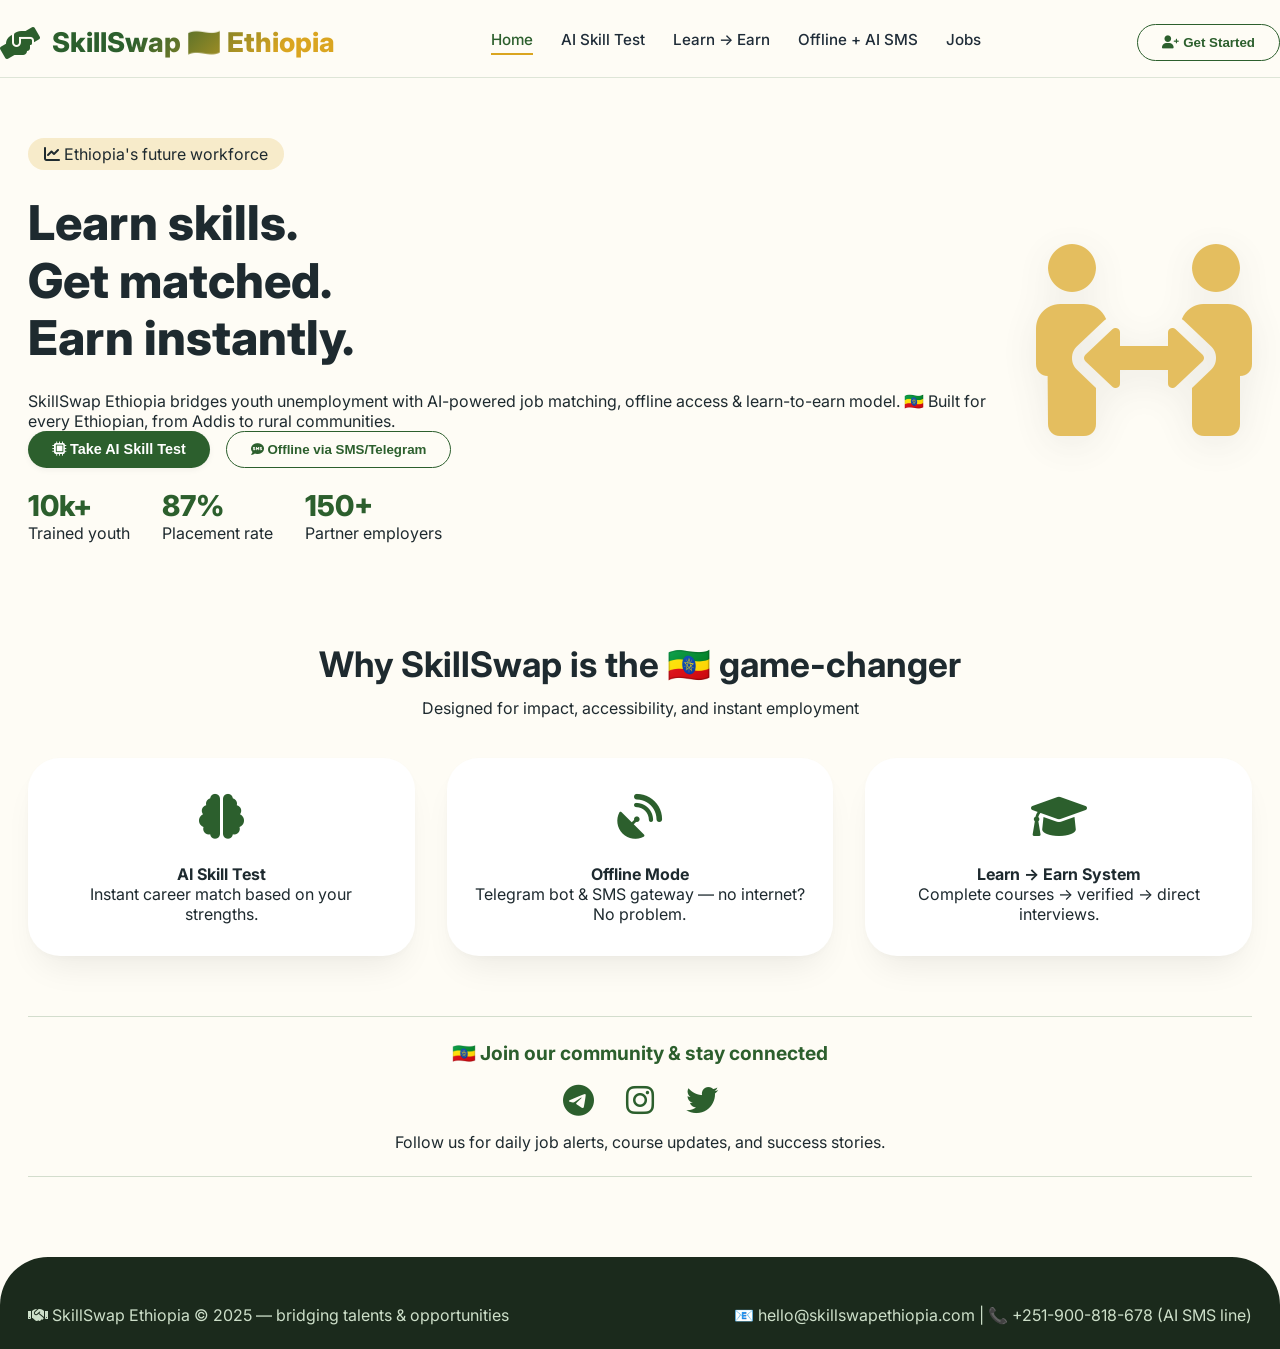
==== index.html @ fc090bf8 "Rename newjob.html to index.html" ====
<!DOCTYPE html>
<html lang="en">
<head>
  <meta charset="UTF-8">
  <meta name="viewport" content="width=device-width, initial-scale=1.0, viewport-fit=cover">
  <title>SkillSwap Ethiopia | AI-Powered Jobs & Skills Platform</title>
  <link rel="stylesheet" href="newjob.css">
  <link href="https://fonts.googleapis.com/css2?family=Inter:opsz,wght@14..32,300;14..32,400;14..32,600;14..32,700;14..32,800&display=swap" rel="stylesheet">
  <link rel="stylesheet" href="https://cdnjs.cloudflare.com/ajax/libs/font-awesome/6.0.0-beta3/css/all.min.css">
</head>
<body>
  <div class="navbar container">
    <div class="logo" data-page="home">
      <i class="fas fa-hands-helping"></i>
      <h1>SkillSwap 🇪🇹 Ethiopia</h1>
    </div>
    <div class="nav-links">
      <a data-page="home" class="active">Home</a>
      <a data-page="aitest">AI Skill Test</a>
      <a data-page="learnearn">Learn → Earn</a>
      <a data-page="offlineai">Offline + AI SMS</a>
      <a data-page="jobs">Jobs</a>
      <a data-page="jobdetail" style="display:none;">Job Detail</a>
      <a data-page="coursedetail" style="display:none;">Course Detail</a>
    </div>
    <div id="userProfilePlaceholder"></div>
  </div>

  <main>
    <!-- HOME PAGE -->
    <div id="home-page" class="page active-page">
      <div class="container">
        <div class="hero">
          <div class="hero-text">
            <span class="badge" style="background:rgba(218,165,32,0.2); padding:6px 16px; border-radius:40px; display:inline-block; margin-bottom:24px;"><i class="fas fa-chart-line"></i> Ethiopia's future workforce</span>
            <h2>Learn skills.<br>Get matched.<br>Earn instantly.</h2>
            <p>SkillSwap Ethiopia bridges youth unemployment with AI-powered job matching, offline access & learn-to-earn model. 🇪🇹 Built for every Ethiopian, from Addis to rural communities.</p>
            <div style="display: flex; gap: 16px; flex-wrap: wrap;">
              <button class="btn-primary" data-page="aitest"><i class="fas fa-microchip"></i> Take AI Skill Test</button>
              <button class="btn-outline" data-page="offlineai"><i class="fas fa-sms"></i> Offline via SMS/Telegram</button>
            </div>
            <div class="hero-stats">
              <div class="stat"><h3>10k+</h3><p>Trained youth</p></div>
              <div class="stat"><h3>87%</h3><p>Placement rate</p></div>
              <div class="stat"><h3>150+</h3><p>Partner employers</p></div>
            </div>
          </div>
          <div class="hero-image"><i class="fas fa-people-arrows"></i></div>
        </div>
        <div class="section-header"><h3>Why SkillSwap is the 🇪🇹 game-changer</h3><p>Designed for impact, accessibility, and instant employment</p></div>
        <div class="feature-grid">
          <div class="feature-card"><div class="feature-icon"><i class="fas fa-brain"></i></div><h4>AI Skill Test</h4><p>Instant career match based on your strengths.</p></div>
          <div class="feature-card"><div class="feature-icon"><i class="fas fa-satellite-dish"></i></div><h4>Offline Mode</h4><p>Telegram bot & SMS gateway — no internet? No problem.</p></div>
          <div class="feature-card"><div class="feature-icon"><i class="fas fa-graduation-cap"></i></div><h4>Learn → Earn System</h4><p>Complete courses → verified → direct interviews.</p></div>
        </div>
        <div class="social-bottom">
          <h4>🇪🇹 Join our community & stay connected</h4>
          <div class="social-icons">
            <a href="https://t.me/skillswapethiopia" target="_blank" rel="noopener noreferrer"><i class="fab fa-telegram"></i></a>
            <a href="https://instagram.com/skillswapethiopia" target="_blank" rel="noopener noreferrer"><i class="fab fa-instagram"></i></a>
            <a href="https://twitter.com/skillswapeth" target="_blank" rel="noopener noreferrer"><i class="fab fa-twitter"></i></a>
          </div>
          <p style="margin-top:12px;">Follow us for daily job alerts, course updates, and success stories.</p>
        </div>
      </div>
    </div>

    <!-- AI SKILL TEST PAGE -->
    <div id="aitest-page" class="page">
      <div class="container">
        <div class="section-header"><h3>🤖 AI Skill-Fit Test</h3><p>Answer 2 quick questions — our AI scans your profile and matches you with real jobs instantly</p></div>
        <div class="test-card">
          <div class="form-group"><label><i class="fas fa-code"></i> 1. What excites you most?</label>
            <div class="radio-group" id="q1Group">
              <label><input type="radio" name="interest" value="tech"> 💻 Coding & Tech</label>
              <label><input type="radio" name="interest" value="design"> 🎨 Design & Creativity</label>
              <label><input type="radio" name="interest" value="agri"> 🌾 Agriculture & Environment</label>
              <label><input type="radio" name="interest" value="business"> 📊 Business & Leadership</label>
            </div>
          </div>
          <div class="form-group"><label><i class="fas fa-users"></i> 2. How do you prefer to work?</label>
            <div class="radio-group" id="q2Group">
              <label><input type="radio" name="style" value="solo"> 🧠 Solo & deep focus</label>
              <label><input type="radio" name="style" value="team"> 🤝 Team collaboration</label>
              <label><input type="radio" name="style" value="company"> 🏢 In a company/organization</label>
            </div>
          </div>
          <button class="btn-primary" id="runAiTestBtn"><i class="fas fa-chart-simple"></i> Analyze my profile → Get job match</button>
          <div id="aiResultContainer" class="result-area" style="display: none;"><div id="aiMatchText"></div><div id="aiRecommendCourse"></div></div>
        </div>
      </div>
    </div>

    <!-- LEARN → EARN PAGE (courses) -->
    <div id="learnearn-page" class="page">
      <div class="container">
        <div class="section-header"><h3>📚 Learn → Earn Pathway</h3><p>Study high-demand courses & land a job directly through SkillSwap partners</p></div>
        <div class="courses-grid" id="coursesGrid">
          <div class="course-card" data-course="webdev">
            <div class="course-info">
              <span class="earn-badge"><i class="fas fa-briefcase"></i> Job guarantee track</span>
              <h4>Full-Stack Web Dev</h4>
              <p>MERN + AI tools. Graduate → matched with Ethio Tech startups.</p>
              <i class="fas fa-trophy" style="color:gold"></i> Avg salary: 18,000 ETB
            </div>
          </div>
          <div class="course-card" data-course="marketing">
            <div class="course-info">
              <span class="earn-badge"><i class="fas fa-chart-line"></i> Earn while you learn</span>
              <h4>Digital Marketing</h4>
              <p>SEO, Social Media, E-commerce. Internships at Ethio brands.</p>
            </div>
          </div>
          <div class="course-card" data-course="agritech">
            <div class="course-info">
              <span class="earn-badge"><i class="fas fa-seedling"></i> Agri-tech</span>
              <h4>Smart Farming</h4>
              <p>Irrigation, drones, agribusiness. Direct hiring by cooperatives.</p>
            </div>
          </div>
          <div class="course-card" data-course="business">
            <div class="course-info">
              <span class="earn-badge"><i class="fas fa-handshake"></i> Leadership path</span>
              <h4>Business Management</h4>
              <p>Project management, finance. Guaranteed interview with partners.</p>
            </div>
          </div>
        </div>
      </div>
    </div>

    <!-- COURSE DETAIL PAGE (dynamic) -->
    <div id="coursedetail-page" class="page">
      <div class="container">
        <div class="course-detail-container" id="courseDetailContainer">
          <!-- dynamic content -->
        </div>
        <div style="text-align: center; margin: 20px 0;">
          <button id="backToCoursesBtn" class="btn-outline"><i class="fas fa-arrow-left"></i> Back to Courses</button>
        </div>
      </div>
    </div>

    <!-- OFFLINE + AI SMS PAGE -->
    <div id="offlineai-page" class="page">
      <div class="container">
        <div class="section-header"><h3>📱 Offline Access: SMS + AI Assistant</h3><p>Even without internet — send an SMS to <strong>+251 900 818 678</strong> and get instant AI replies. Or chat live below.</p></div>
        <div class="offline-sim">
          <div style="display: flex; align-items: center; gap: 14px; margin-bottom: 20px;"><i class="fab fa-telegram" style="font-size: 2rem;"></i><i class="fas fa-sms" style="font-size: 2rem;"></i><h3 style="margin:0;">AI SMS Assistant</h3></div>
          <div class="chat-mock">
            <p><i class="fas fa-robot"></i> <strong>Official Number:</strong> <span style="background:#2C5F2D; padding:4px 12px; border-radius:40px;">+251900818678</span> — Ask about jobs, courses, or type "help" for menu.</p>
            <div class="sms-input">
              <input type="text" id="smsMessageInput" placeholder="e.g., 'Jobs in Addis', 'help'">
              <button id="sendSmsBtn" class="btn-primary"><i class="fas fa-paper-plane"></i> Send SMS</button>
            </div>
            <div class="ai-chat-box" id="aiChatBox">
              <div class="message ai"><div class="bubble">👋 Hello! I'm SkillSwap AI. Type "help" to see what I can do. 🇪🇹</div></div>
            </div>
            <p style="font-size:0.75rem; margin-top:12px;"><i class="fas fa-globe"></i> For general inquiries, please call +251900818678.</p>
          </div>
        </div>
      </div>
    </div>

    <!-- JOBS PAGE -->
    <div id="jobs-page" class="page">
      <div class="container">
        <div class="section-header"><h3>🔥 Real Jobs — Matched Instantly</h3><p id="activeFilterLabel">All opportunities</p></div>
        <div id="jobListContainer" class="job-list"></div>
        <div style="text-align: center; margin: 24px 0;"><button id="resetJobsBtn" class="btn-outline"><i class="fas fa-sync-alt"></i> Show all jobs</button></div>
      </div>
    </div>

    <!-- JOB DETAIL PAGE -->
    <div id="jobdetail-page" class="page">
      <div class="container">
        <div class="job-detail-container" id="jobDetailContainer">
          <!-- dynamic -->
        </div>
        <div style="text-align: center; margin: 20px 0;">
          <button id="backToJobsBtn" class="btn-outline"><i class="fas fa-arrow-left"></i> Back to Jobs</button>
        </div>
      </div>
    </div>
  </main>

  <footer>
    <div class="container" style="display: flex; justify-content: space-between; flex-wrap: wrap; gap: 24px;">
      <div><i class="fas fa-handshake"></i> SkillSwap Ethiopia © 2025 — bridging talents & opportunities</div>
      <div>📧 hello@skillswapethiopia.com  |  📞 +251-900-818-678 (AI SMS line)</div>
    </div>
  </footer>

  <script src="newjob.js"></script>
</body>
</html>
---- newjob.css ----
* {
  margin: 0;
  padding: 0;
  box-sizing: border-box;
}

body {
  font-family: 'Inter', sans-serif;
  background: #fefcf5;
  color: #1e2a2f;
  scroll-behavior: smooth;
}

:root {
  --ethio-green: #2C5F2D;
  --ethio-gold: #DAA520;
  --ethio-red: #9e2a2a;
  --cream-bg: #FFF9EF;
  --slate-text: #1f2c38;
  --card-shadow: 0 20px 35px -12px rgba(0, 0, 0, 0.08), 0 2px 6px rgba(0, 0, 0, 0.02);
  --hover-glow: 0 25px 40px -12px rgba(44, 95, 45, 0.2);
}

.container {
  max-width: 1280px;
  margin: 0 auto;
  padding: 0 28px;
}

.navbar {
  display: flex;
  justify-content: space-between;
  align-items: center;
  flex-wrap: wrap;
  padding: 24px 0 16px;
  border-bottom: 1px solid rgba(44, 95, 45, 0.15);
}

.logo {
  display: flex;
  align-items: center;
  gap: 12px;
  cursor: pointer;
}

.logo i {
  font-size: 2rem;
  color: var(--ethio-green);
}

.logo h1 {
  font-size: 1.7rem;
  font-weight: 800;
  background: linear-gradient(135deg, var(--ethio-green) 30%, var(--ethio-gold) 80%);
  background-clip: text;
  -webkit-background-clip: text;
  color: transparent;
}

.nav-links {
  display: flex;
  gap: 28px;
  font-weight: 500;
}

.nav-links a {
  text-decoration: none;
  color: var(--slate-text);
  transition: 0.2s;
  font-size: 0.95rem;
  cursor: pointer;
}

.nav-links a:hover,
.nav-links a.active {
  color: var(--ethio-green);
  border-bottom: 2px solid var(--ethio-gold);
  padding-bottom: 4px;
}

.btn-primary {
  background: var(--ethio-green);
  color: white;
  border: none;
  padding: 10px 24px;
  border-radius: 40px;
  font-weight: 600;
  cursor: pointer;
  transition: all 0.25s ease;
  font-size: 0.9rem;
  box-shadow: 0 2px 6px rgba(0, 0, 0, 0.05);
}

.btn-primary:hover {
  background: #1f4720;
  transform: translateY(-2px);
  box-shadow: 0 12px 20px -12px var(--ethio-green);
}

.btn-outline {
  background: transparent;
  border: 1.5px solid var(--ethio-green);
  color: var(--ethio-green);
  padding: 10px 24px;
  border-radius: 40px;
  font-weight: 600;
  transition: 0.2s;
  cursor: pointer;
}

.btn-outline:hover {
  background: var(--ethio-green);
  color: white;
}

.page {
  display: none;
  animation: fadeIn 0.3s ease;
}

.page.active-page {
  display: block;
}

@keyframes fadeIn {
  from {
    opacity: 0;
    transform: translateY(8px);
  }
  to {
    opacity: 1;
    transform: translateY(0);
  }
}

.hero {
  display: flex;
  flex-wrap: wrap;
  justify-content: space-between;
  align-items: center;
  gap: 40px;
  padding: 60px 0 40px;
}

.hero-text {
  flex: 1;
}

.hero-text h2 {
  font-size: 3rem;
  font-weight: 800;
  line-height: 1.2;
  margin-bottom: 24px;
}

.hero-stats {
  display: flex;
  gap: 32px;
  margin-top: 20px;
}

.stat h3 {
  font-size: 1.8rem;
  font-weight: 800;
  color: var(--ethio-green);
}

.hero-image i {
  font-size: 12rem;
  color: var(--ethio-gold);
  opacity: 0.7;
  filter: drop-shadow(0 8px 20px rgba(0, 0, 0, 0.1));
}

.section-header {
  text-align: center;
  margin: 60px 0 32px;
}

.section-header h3 {
  font-size: 2.2rem;
  font-weight: 700;
  margin-bottom: 12px;
}

.feature-grid {
  display: grid;
  grid-template-columns: repeat(auto-fit, minmax(280px, 1fr));
  gap: 32px;
  margin: 40px 0;
}

.feature-card {
  background: white;
  border-radius: 32px;
  padding: 32px 24px;
  box-shadow: var(--card-shadow);
  text-align: center;
  transition: 0.3s;
}

.feature-card:hover {
  transform: translateY(-6px);
  box-shadow: var(--hover-glow);
}

.feature-icon {
  font-size: 2.8rem;
  color: var(--ethio-green);
  margin-bottom: 20px;
}

.social-bottom {
  text-align: center;
  margin: 60px 0 40px;
  padding: 24px 0;
  border-top: 1px solid rgba(44, 95, 45, 0.2);
  border-bottom: 1px solid rgba(44, 95, 45, 0.2);
}

.social-bottom h4 {
  font-size: 1.2rem;
  margin-bottom: 16px;
  color: var(--ethio-green);
}

.social-icons {
  display: flex;
  justify-content: center;
  gap: 32px;
}

.social-icons a {
  color: #2c5f2d;
  font-size: 2rem;
  transition: all 0.2s ease;
}

.social-icons a:hover {
  transform: translateY(-4px);
  color: var(--ethio-gold);
}

.test-card {
  background: linear-gradient(145deg, #ffffff, #fef9ef);
  border-radius: 48px;
  padding: 32px;
  margin: 40px 0;
  box-shadow: var(--card-shadow);
}

.radio-group {
  display: flex;
  flex-wrap: wrap;
  gap: 20px;
  margin-top: 8px;
}

.radio-group label {
  display: flex;
  align-items: center;
  gap: 8px;
  background: #f8f6f0;
  padding: 8px 20px;
  border-radius: 60px;
  cursor: pointer;
}

.result-area {
  background: #eef4e8;
  border-radius: 28px;
  padding: 24px;
  margin-top: 28px;
}

.courses-grid {
  display: grid;
  grid-template-columns: repeat(auto-fit, minmax(260px, 1fr));
  gap: 28px;
  margin: 30px 0;
}

.course-card {
  background: white;
  border-radius: 28px;
  overflow: hidden;
  box-shadow: var(--card-shadow);
  cursor: pointer;
  transition: transform 0.2s;
}

.course-card:hover {
  transform: translateY(-4px);
}

.course-info {
  padding: 24px;
}

.earn-badge {
  background: var(--ethio-gold);
  color: #2d2b1f;
  font-size: 0.7rem;
  font-weight: bold;
  padding: 4px 12px;
  border-radius: 50px;
  display: inline-block;
  margin-bottom: 12px;
}

.course-detail-container {
  background: white;
  border-radius: 32px;
  padding: 40px;
  margin: 40px 0;
  box-shadow: var(--card-shadow);
}

.course-detail-header {
  margin-bottom: 24px;
  border-bottom: 2px solid var(--ethio-gold);
  padding-bottom: 16px;
}

.course-detail-header h2 {
  font-size: 2rem;
  color: var(--ethio-green);
  margin-bottom: 8px;
}

.tutorial-section {
  margin: 30px 0;
}

.tutorial-section h3 {
  font-size: 1.4rem;
  margin-bottom: 16px;
  color: var(--ethio-green);
}

.video-list {
  list-style: none;
  margin-bottom: 24px;
}

.video-list li {
  margin-bottom: 12px;
  background: #f8f6f0;
  padding: 12px 20px;
  border-radius: 16px;
  display: flex;
  align-items: center;
  gap: 12px;
}

.video-list li i {
  color: var(--ethio-red);
  font-size: 1.2rem;
}

.video-list li a {
  text-decoration: none;
  color: var(--ethio-green);
  font-weight: 500;
}

.pdf-button {
  display: inline-block;
  background: var(--ethio-green);
  color: white;
  padding: 12px 28px;
  border-radius: 40px;
  text-decoration: none;
  font-weight: 600;
  margin-top: 16px;
}

.pdf-button i {
  margin-right: 8px;
}

.offline-sim {
  background: #2c2f2c;
  color: white;
  border-radius: 48px;
  padding: 32px;
  margin: 40px 0;
  background-image: radial-gradient(circle at 10% 20%, rgba(44, 95, 45, 0.4) 0%, #1a2a1a 90%);
}

.chat-mock {
  background: #1f2a1b;
  border-radius: 32px;
  padding: 20px;
  margin: 20px 0;
}

.sms-input {
  display: flex;
  gap: 12px;
  flex-wrap: wrap;
  margin-top: 20px;
}

.sms-input input {
  flex: 2;
  padding: 14px 20px;
  border-radius: 60px;
  border: none;
  font-size: 1rem;
}

.ai-chat-box {
  background: #1e2a1a;
  border-radius: 32px;
  padding: 20px;
  margin-top: 24px;
  max-height: 400px;
  overflow-y: auto;
  display: flex;
  flex-direction: column;
  gap: 12px;
}

.message {
  display: flex;
  gap: 10px;
  animation: fadeInUp 0.2s ease;
}

.message.user {
  justify-content: flex-end;
}

.message.user .bubble {
  background: var(--ethio-green);
  color: white;
  border-radius: 20px 20px 4px 20px;
}

.message.ai .bubble {
  background: #f0f2e9;
  color: #1f2a1b;
  border-radius: 20px 20px 20px 4px;
}

.bubble {
  padding: 12px 18px;
  max-width: 80%;
  font-size: 0.9rem;
  word-break: break-word;
}

.status-message {
  font-size: 0.7rem;
  color: #aaa;
  text-align: center;
  margin: 4px 0;
}

.typing-indicator {
  display: flex;
  gap: 4px;
  padding: 8px 16px;
  background: #f0f2e9;
  border-radius: 20px;
  width: fit-content;
}

.typing-indicator span {
  width: 6px;
  height: 6px;
  background: #7f8c8d;
  border-radius: 50%;
  display: inline-block;
  animation: typing 1s infinite ease-in-out;
}

.typing-indicator span:nth-child(2) {
  animation-delay: 0.2s;
}

.typing-indicator span:nth-child(3) {
  animation-delay: 0.4s;
}

@keyframes typing {
  0%, 100% {
    transform: translateY(0);
    opacity: 0.4;
  }
  50% {
    transform: translateY(-4px);
    opacity: 1;
  }
}

@keyframes fadeInUp {
  from {
    opacity: 0;
    transform: translateY(8px);
  }
  to {
    opacity: 1;
    transform: translateY(0);
  }
}

.job-list {
  display: grid;
  grid-template-columns: repeat(auto-fit, minmax(300px, 1fr));
  gap: 24px;
  margin: 30px 0;
}

.job-card {
  background: white;
  border-radius: 24px;
  padding: 20px;
  border-left: 6px solid var(--ethio-green);
}

.job-detail-container {
  background: white;
  border-radius: 32px;
  padding: 40px;
  margin: 40px 0;
  box-shadow: var(--card-shadow);
}

.job-detail-header {
  margin-bottom: 24px;
  border-bottom: 2px solid var(--ethio-gold);
  padding-bottom: 16px;
}

.job-detail-header h2 {
  font-size: 2rem;
  color: var(--ethio-green);
  margin-bottom: 8px;
}

.job-detail-meta {
  display: flex;
  gap: 24px;
  flex-wrap: wrap;
  margin: 20px 0;
  color: #4a5b5e;
}

.job-detail-meta i {
  margin-right: 6px;
  color: var(--ethio-gold);
}

.job-description {
  margin: 24px 0;
  line-height: 1.6;
}

.apply-section {
  margin-top: 32px;
  padding-top: 24px;
  border-top: 1px solid #eee;
}

.profile-bar {
  display: flex;
  align-items: center;
  gap: 16px;
  background: #f0f2e5;
  padding: 8px 20px;
  border-radius: 60px;
}

.profile-bar i {
  font-size: 1.2rem;
  color: var(--ethio-green);
}

.logout-btn {
  background: none;
  border: none;
  color: #9e2a2a;
  cursor: pointer;
  font-size: 0.8rem;
}

.modal-overlay {
  position: fixed;
  top: 0;
  left: 0;
  width: 100%;
  height: 100%;
  background: rgba(0, 0, 0, 0.85);
  backdrop-filter: blur(4px);
  z-index: 1000;
  display: flex;
  align-items: center;
  justify-content: center;
}

.modal-container {
  background: white;
  border-radius: 32px;
  max-width: 550px;
  width: 90%;
  max-height: 85vh;
  overflow-y: auto;
  padding: 32px;
  position: relative;
  box-shadow: 0 25px 50px -12px rgba(0, 0, 0, 0.25);
}

.step {
  display: none;
}

.step.active-step {
  display: block;
}

.form-group {
  margin-bottom: 20px;
}

.form-group label {
  display: block;
  font-weight: 600;
  margin-bottom: 8px;
}

.form-group input,
.form-group select {
  width: 100%;
  padding: 12px;
  border-radius: 16px;
  border: 1px solid #ddd;
  font-size: 1rem;
}

.follow-buttons {
  display: flex;
  gap: 20px;
  justify-content: center;
  margin: 20px 0;
}

.follow-btn {
  display: inline-flex;
  align-items: center;
  gap: 8px;
  padding: 12px 24px;
  border-radius: 40px;
  text-decoration: none;
  color: white;
  font-weight: 600;
}

.follow-telegram {
  background: #0088cc;
}

.follow-instagram {
  background: #e4405f;
}

.follow-status {
  text-align: center;
  margin-top: 16px;
}

footer {
  background: #1b2a1c;
  color: #cddfc9;
  margin-top: 80px;
  padding: 48px 0 24px;
  border-radius: 48px 48px 0 0;
}

@media (max-width: 780px) {
  .hero-text h2 {
    font-size: 2rem;
  }
  .navbar {
    flex-direction: column;
    gap: 16px;
  }
  .hero-image i {
    font-size: 6rem;
  }
  .social-icons {
    gap: 20px;
  }
}
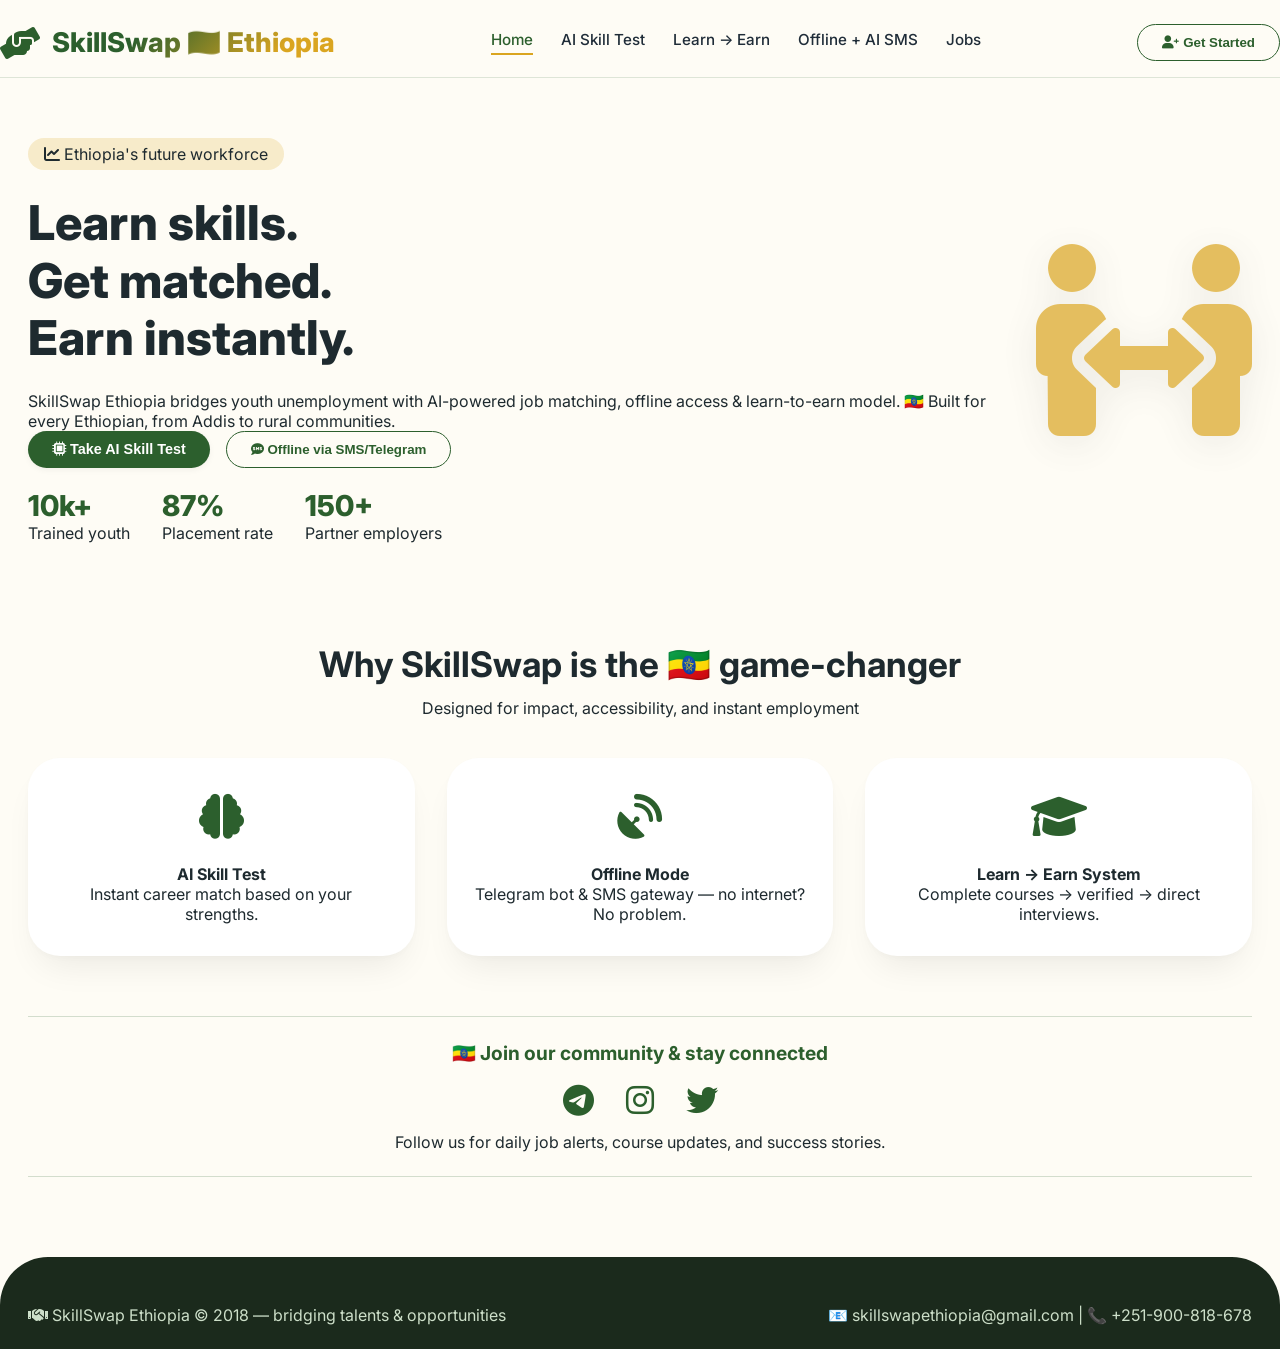
==== commit b332c7ff: "Update footer content with new email and year" ====
--- a/index.html
+++ b/index.html
@@ -186,8 +186,8 @@
 
   <footer>
     <div class="container" style="display: flex; justify-content: space-between; flex-wrap: wrap; gap: 24px;">
-      <div><i class="fas fa-handshake"></i> SkillSwap Ethiopia © 2025 — bridging talents & opportunities</div>
-      <div>📧 hello@skillswapethiopia.com  |  📞 +251-900-818-678 (AI SMS line)</div>
+      <div><i class="fas fa-handshake"></i> SkillSwap Ethiopia © 2018 — bridging talents & opportunities</div>
+      <div>📧 skillswapethiopia@gmail.com  |  📞 +251-900-818-678 </div>
     </div>
   </footer>
 
